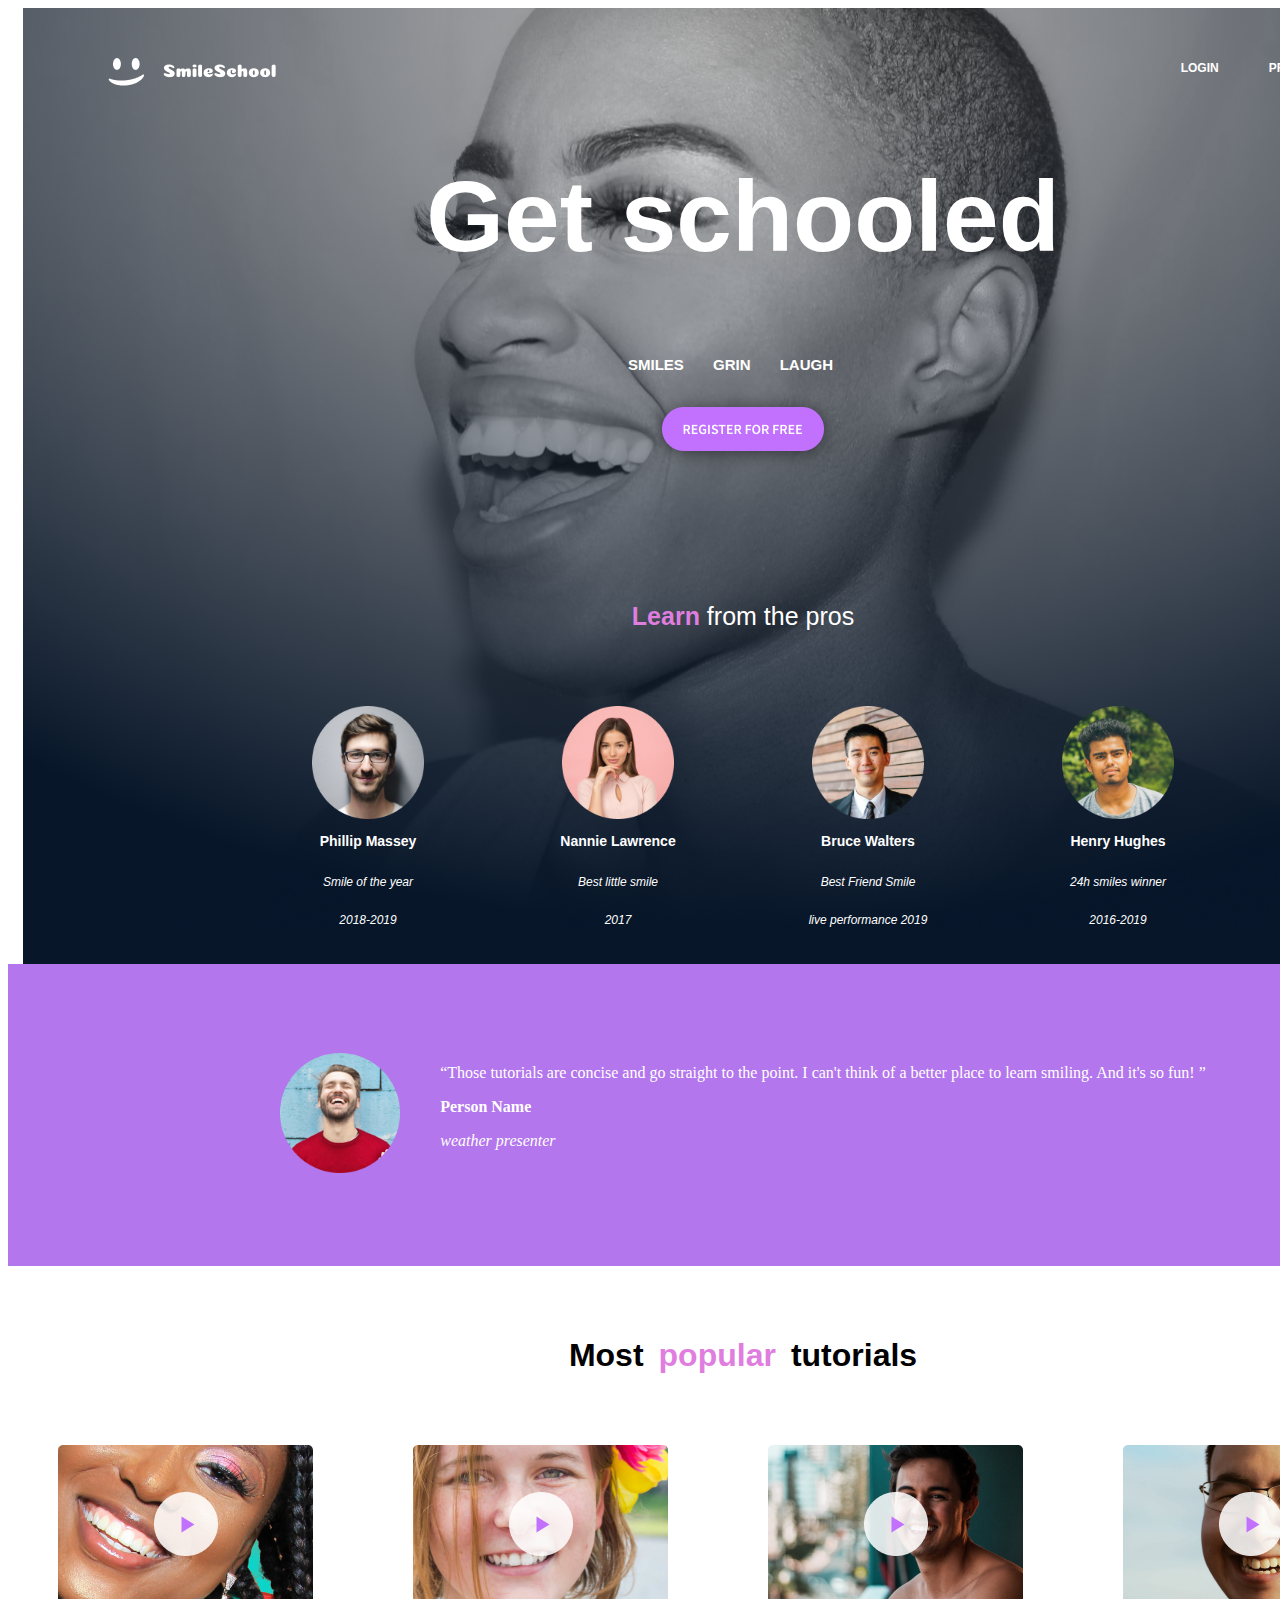
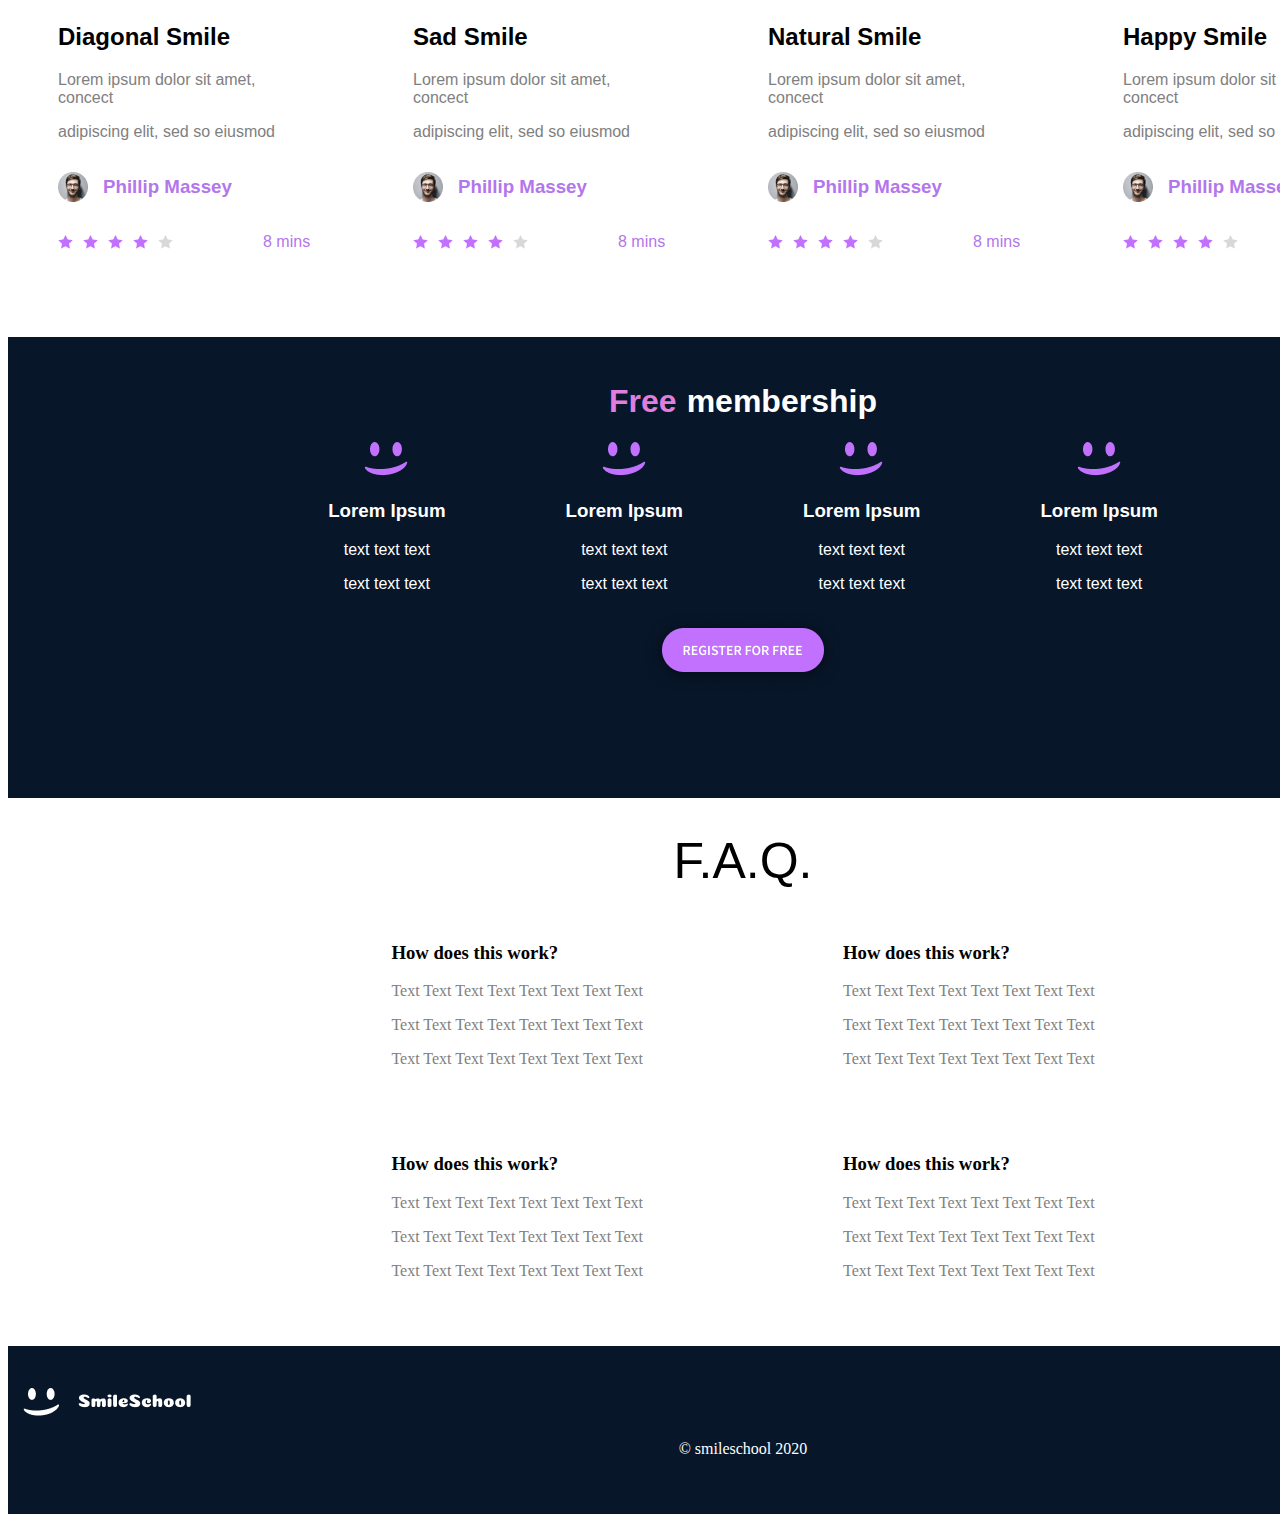
==== index.html @ 65c56a2a "Add files via upload" ====
<!DOCTYPE html>
<html>

<!-- TOP HEAD -->
<head>
  <!-- tages, title, css go here -->
  <title>CSS Advanced</title>
  <link rel="stylesheet" href="styles.css">
</head>

              <!-- BODY -->
<body class="wrapper">
              
  <div class="background-image"> <!--THIS IS THE BACKGROUND IMAGE-->

              <!-- HEADER -->
  <header class="header">
    <a>
      <img src="images/logo.png" class="logo">
    </a> 

    <ul class="nav-list">
      <li><a href="#courses" class="nav-txt">COURSES</a></li>
      <li><a href="#pricing" class="nav-txt">PRICING</a></li>
      <li><a href="#login" class="nav-txt">LOGIN</a></li>
    </ul>
  </header>

              <!--MAIN-->
  <main>
              <!-- BANNER -->
    <section class="banner">
              <!--BLOCK 1-->
      <div class="block1">
        <h1>Get schooled</h1>
        <p class="smiles-grin-laugh">
          <span class="smiles">SMILES</span>
          <span class="grin">GRIN</span>
          <span class="laugh">LAUGH</span>
        </p>
            <button class="register-button">
              <img src="images/banner-button.png">
            </button>
      </div>

    <div class="learn-from-the-pros">
      <p><span class="purple-bold-text">Learn</span> from the pros</p>
    </div>


      <!--THE PROS-->

      <div class="block2">
              <!--BLOCK 2-->
        <div class="pro">
          <img src="images/pros-1.png" class="pro-formatting">
          <h3>Phillip Massey</h3>
          <p class="italic">Smile of the year </p>
          <p class="italic">2018-2019</p>
        </div>

        <div class="pro">
          <img src="images/pros-2.png" class="pro-formatting">
          <h3>Nannie Lawrence</h3>
          <p class="italic">Best little smile</p>
          <p class="italic">2017</p>
        </div>

        <div class="pro">
          <img src="images/pros-3.png" class="pro-formatting">
          <h3>Bruce Walters</h3>
          <p class="italic">Best Friend Smile</p>
          <p class="italic">live performance 2019</p>
        </div>

        <div class="pro">
          <img src="images/pros-4.png" class="pro-formatting">         
            <h3>Henry Hughes</h3>
            <p class="italic">24h smiles winner</p>
            <p class="italic">2016-2019</p>
        </div>
      </div>

      </div> <!--end background image div-->

    </section>



              <!--QUOTE SECTION-->
    <section class="quote-section">
        <div class="quote-block">
            <div>
              <img src="images/red-shirt-smile.png" class="red-shirt">
            </div>
          <div class="red-shirt-text">
              <q class="white">Those tutorials are concise and go straight to the point. I can't think of a better
                place to learn smiling. And it's so fun!
              </q>
              <p class="white bold">Person Name</p>
              <p class="italic white">weather presenter</p>
          </div>
        </div>
      </section>


            <!--TUTORIAL SECTION-->
    <section class="tutorial-section">
    <h1 class="arial row-centering"> Most <span class="purple-bold-text padded"> popular </span> tutorials </h1>

    <div class="tutorial-row">

      <div class="tutorial-block">
        <div class="overlapped">        
          <img src="images/diagonal-smile.png">
          <img src="images/play-button.png" class="play">
        </div>
        <h2>Diagonal Smile</h2>
        <div class="grey">        
          <p>Lorem ipsum dolor sit amet, concect</p>
          <p >adipiscing elit, sed so eiusmod</p>
        </div>
          <div class="phil">
            <img src="images/phillip-massey.png" alt="author-img">
            <h3>Phillip Massey</h3>
          </div>
          <div class="star-rating">
            <img src="images/Star-1.png" alt="star">
            <img src="images/Star-1.png" alt="star">
            <img src="images/Star-1.png" alt="star">
            <img src="images/Star-1.png" alt="star">
            <img src="images/Star-2.png" alt="star">
            <p class="minutes">8 mins</p>
          </div>
      </div>

      <div class="tutorial-block">
        <div class="overlapped">        
          <img src="images/sad-smile.png">
          <img src="images/play-button.png" class="play">
        </div>
        <h2>Sad Smile</h2>
        <div class="grey">        
          <p>Lorem ipsum dolor sit amet, concect</p>
          <p >adipiscing elit, sed so eiusmod</p>
        </div>
          <div class="phil">
            <img src="images/phillip-massey.png" alt="author-img">
            <h3>Phillip Massey</h3>
          </div>
          <div class="star-rating">
            <img src="images/Star-1.png" alt="star">
            <img src="images/Star-1.png" alt="star">
            <img src="images/Star-1.png" alt="star">
            <img src="images/Star-1.png" alt="star">
            <img src="images/Star-2.png" alt="star">
            <p class="minutes">8 mins</p>
          </div>
      </div>

      <div class="tutorial-block">
        <div class="overlapped">        
          <img src="images/natural-smile.png">
          <img src="images/play-button.png" class="play">
        </div>
        <h2>Natural Smile</h2>
        <div class="grey">        
          <p>Lorem ipsum dolor sit amet, concect</p>
          <p >adipiscing elit, sed so eiusmod</p>
        </div>
          <div class="phil">
            <img src="images/phillip-massey.png" alt="author-img">
            <h3>Phillip Massey</h3>
          </div>
          <div class="star-rating">
            <img src="images/Star-1.png" alt="star">
            <img src="images/Star-1.png" alt="star">
            <img src="images/Star-1.png" alt="star">
            <img src="images/Star-1.png" alt="star">
            <img src="images/Star-2.png" alt="star">
            <p class="minutes">8 mins</p>
          </div>
      </div>

      <div class="tutorial-block">
        <div class="overlapped">        
          <img src="images/happy-smile.png">
          <img src="images/play-button.png" class="play">
        </div>
        <h2>Happy Smile</h2>
        <div class="grey">        
          <p>Lorem ipsum dolor sit amet, concect</p>
          <p >adipiscing elit, sed so eiusmod</p>
        </div>
          <div class="phil">
            <img src="images/phillip-massey.png" alt="author-img">
            <h3>Phillip Massey</h3>
          </div>
          <div class="star-rating">
            <img src="images/Star-1.png" alt="star">
            <img src="images/Star-1.png" alt="star">
            <img src="images/Star-1.png" alt="star">
            <img src="images/Star-1.png" alt="star">
            <img src="images/Star-2.png" alt="star">
            <p class="minutes">8 mins</p>
          </div>
      </div>

  </div> <!--END TUTORIAL BLOCKS DIV-->

  </section>


              <!--MEMBERSHIP SECTION-->
  <section class="membership-section">
    <h1><span class="purple-bold-text">Free </span>membership</h1>
    
    <div class="membership-block">

      <div class="membership-item">
        <img src="images/purple-smile.png" alt="member-img">
        <h3>Lorem Ipsum</h3>
        <p>text text text</p>
        <p>text text text</p>
      </div>

      <div class="membership-item">
        <img src="images/purple-smile.png" alt="member-img">
        <h3>Lorem Ipsum</h3>
        <p>text text text</p>
        <p>text text text</p>
      </div>

      <div class="membership-item">
        <img src="images/purple-smile.png" alt="member-img">
        <h3>Lorem Ipsum</h3>
        <p>text text text</p>
        <p>text text text</p>
      </div>

      <div>
        <img src="images/purple-smile.png" alt="member-img">
        <h3>Lorem Ipsum</h3>
        <p>text text text</p>
        <p>text text text</p>
        
      </div>

    </div>

    <button class="register-button">
      <img src="images/banner-button.png">
    </button>

  </section>

              <!--FAQ SECTION-->
  <section class="FAQ-section">
    <h1>F.A.Q.</h1>
    <div class="FAQ-block">
      <div class="FAQ-item">
        <h3>How does this work?</h3>
        <p class="grey">Text Text Text Text Text Text Text Text</p>
        <p class="grey">Text Text Text Text Text Text Text Text</p>
        <p class="grey">Text Text Text Text Text Text Text Text</p>
      </div>

      <div class="FAQ-item">
        <h3>How does this work?</h3>
        <p class="grey">Text Text Text Text Text Text Text Text</p>
        <p class="grey">Text Text Text Text Text Text Text Text</p>
        <p class="grey">Text Text Text Text Text Text Text Text</p>
      </div>
    </div>

    <div class="FAQ-block">
      <div class="FAQ-item">
        <h3>How does this work?</h3>
        <p class="grey">Text Text Text Text Text Text Text Text</p>
        <p class="grey">Text Text Text Text Text Text Text Text</p>
        <p class="grey">Text Text Text Text Text Text Text Text</p>
      </div>

      <div class="FAQ-item">
        <h3>How does this work?</h3>
        <p class="grey">Text Text Text Text Text Text Text Text</p>
        <p class="grey">Text Text Text Text Text Text Text Text</p>
        <p class="grey">Text Text Text Text Text Text Text Text</p>
      </div>
    </div>
  </section>

              <!--FOOTER SECTION-->
  <footer class="footer">
    <div class="footer-blocks">
      <img src="images/logo.png">
      <div class="social-block">

        <a href="facebook">
          <img src="images/Facebook.png">
        </a>

        <a href="twitter">
          <img src="images/Twitter.png">
        </a>

        <a href="instagram">
          <img src="images/Instagram.png">
        </a>

      </div>
    </div>

    <p>&copy; smileschool 2020</p>

  </footer>

  </main>

</body>

</html>
---- styles.css ----
/*BODY*/
.wrapper {
  block-size: fit-content;
  width: fit-content;
  overflow: auto;
}

                    /*TEXT SPECIFIC FORMATTING*/
.arial {
  font-family: arial;
}
.bold {
  font-weight: bold;
}
.white {
  color: white;
}
.grey {
  color: grey;
}
.italic {
  font-style: italic;
}
.padded {
  padding-left: 15px;
  padding-right: 15px;
}
.purple-bold-text{
  font-family: arial;
  font-weight: bold;
  color: rgb(223, 126, 223);
}
                    /*CENTERING ON PAGE*/
.row-centering {
  display: flex;
  flex-direction: row;
  justify-content: center;
  align-items: center;
}
.column-centering {
  display: flex;
  flex-direction: row;
  justify-content: center;
  align-items: center;
}

                    /* START HEADER & FIRST SECTION */
.background-image {
  background-image: url("images/background.png");
  background-repeat: no-repeat;
  background-position: center;
  background-size: auto;
}

header {
  padding-top: 50px;
  padding-left: 100px;
}
.logo {
  display: inline;
}
header ul {
  display: inline;
  overflow: hidden;
}
header li {
  float: right;
  list-style-type: none;
}
header a {
  display: inline;
}
header li a {
  padding-right: 50px;
}
.nav-txt {
  font-family: Arial;
  font-weight: bold;
  font-size: 12px;
  color: white;
  text-decoration: none;
}

                    /* BLOCK 1 */
.block1 {
  display: flex;
  flex-direction: column;
  justify-content: center;
  align-items: center;

  color: white;
  font-size: 35px;
  font-family: sans-serif;
  font-weight: bold;
}
.block1 h1{
  font-size: 100px;
}
.smiles-grin-laugh {
  font-size: 15px;
}
.smiles {
  padding-right: 25px;
}
.grin {
  padding-right: 25px;
}
.laugh {
  padding-right: 25px;
}

                    /* BLOCK 2 */
.block2 {
  display: flex;
  flex-direction: row;
  padding-left: 100px;
  padding-bottom: 25px;
  justify-content: center;
  align-items: center;
}

.register-button {
  background-color: transparent;
  border: none;
  margin-bottom: 100px;
  cursor: pointer;
}

.learn-from-the-pros{
  font-size: 25px;
  font-family: arial;
  color: white;

  display: flex;
  flex-direction: column;
  justify-content: center;
  align-items: center;
  padding-bottom: 50px;
}
.pro {
  padding-right: 100px;
  color: white;
  font-family: sans-serif;
  font-size: 12px;

  display: flex;
  flex-direction: column;
  justify-content: center;
  align-items: center;
}
.pro-formatting {
  max-width: 75%
}


                    /* START QUOTES SECTION */
.quote-block {
  padding-left: 150px;
  padding-right: 150px;
  display: flex;
  flex-direction: row;
  justify-content: center;
  align-items: center;
}
.quote-section {
  background-color: rgb(179, 118, 236);
}

.red-shirt {
  max-width: 75%;
}
.red-shirt-text {
  padding-top: 100px;
  padding-bottom: 100px;
}

                    /* TUTORIALS SECTION */
.tutorial-section h1{
  padding-top: 50px;
  padding-bottom: 50px;
}

.tutorial-row {
  padding-left: 50px;
  display: flex;
  flex-direction: row;
  justify-content: center;
  align-items: center;
}
.tutorial-block {
  padding-right: 100px;
  font-family: arial;
  top: 30px;
  z-index: 1;
}

.overlapped {
  position: relative;
  width: 100%;
  max-width: 400px;
}
.overlapped .play {
  position: absolute;
  top: 50%;
  left: 50%;
  transform: translate(-50%, -50%);
}

.tutorial-block h2 {
  font-weight: bold;
}
.tutorial-block h3 {
  color: rgb(179, 118, 236);
}

.tutorial-block .minutes {
  color: rgb(179, 118, 236);
}
.phil {
  display: flex;
  flex-direction: row;
  align-items: center;
}
.phil img {
  padding-right: 15px;
}
.star-rating {
  display: flex;
  flex-direction: row;
  justify-content: left;
  align-items:  center;
}
.star-rating img {
  padding-right: 10px;
}
.star-rating p {
  padding-left: 80px;
}

                    /* MEMBERSHIP START*/
.membership-section {
  background-color: #071629;
  margin-top: 70px;
  color: #fff;
  font-family: arial;

  display: flex;
  flex-direction: column;
  justify-content: center;
  align-items: center;
}
.membership-section h1 {
  padding-top: 25px;
  font-family: arial;
  display: flex;
  flex-direction: row;
  justify-content: center;
}
.membership-section span {
  padding-right: 10px;
}

.membership-block {
  display: flex;
  flex-direction: row;
  justify-content: center;
  align-items: center;
  text-align: center;
}
.membership-item {
  padding-right: 120px;
}


                    /*  FAQ START */
.FAQ-section h1 {
  font-family: arial;
  font-weight: lighter;
  font-size: 50px;
  display: flex;
  justify-content: center;
}
.FAQ-block {
  display: flex;
  flex-direction: row;
  justify-content: center;
  align-items: center;
  text-align: left;
}
.FAQ-item {
  padding-right: 100px;
  padding-left: 100px;
  padding-bottom: 50px;
  align-items: left;;
}

/* FOOTER START*/

footer {
  background-color: #071629;
  padding: 40px 0;
  color: #fff;
}
.footer-blocks {
  display: flex;
  justify-content: space-between;
  align-items: center;
  width: auto;
  max-width: 1440px;
  margin: 0 auto;
}
.footer-rows {
  max-width: 150px;
  height: auto;
}
.social-block {
  display: flex;
  gap: 20px;
}
.social-block img {
  width: 30px;
  height: auto;
}
.footer p {
  display: flex;
  flex-direction: column;
  align-items: center;
  width: auto;
  margin-top: 20px;
}
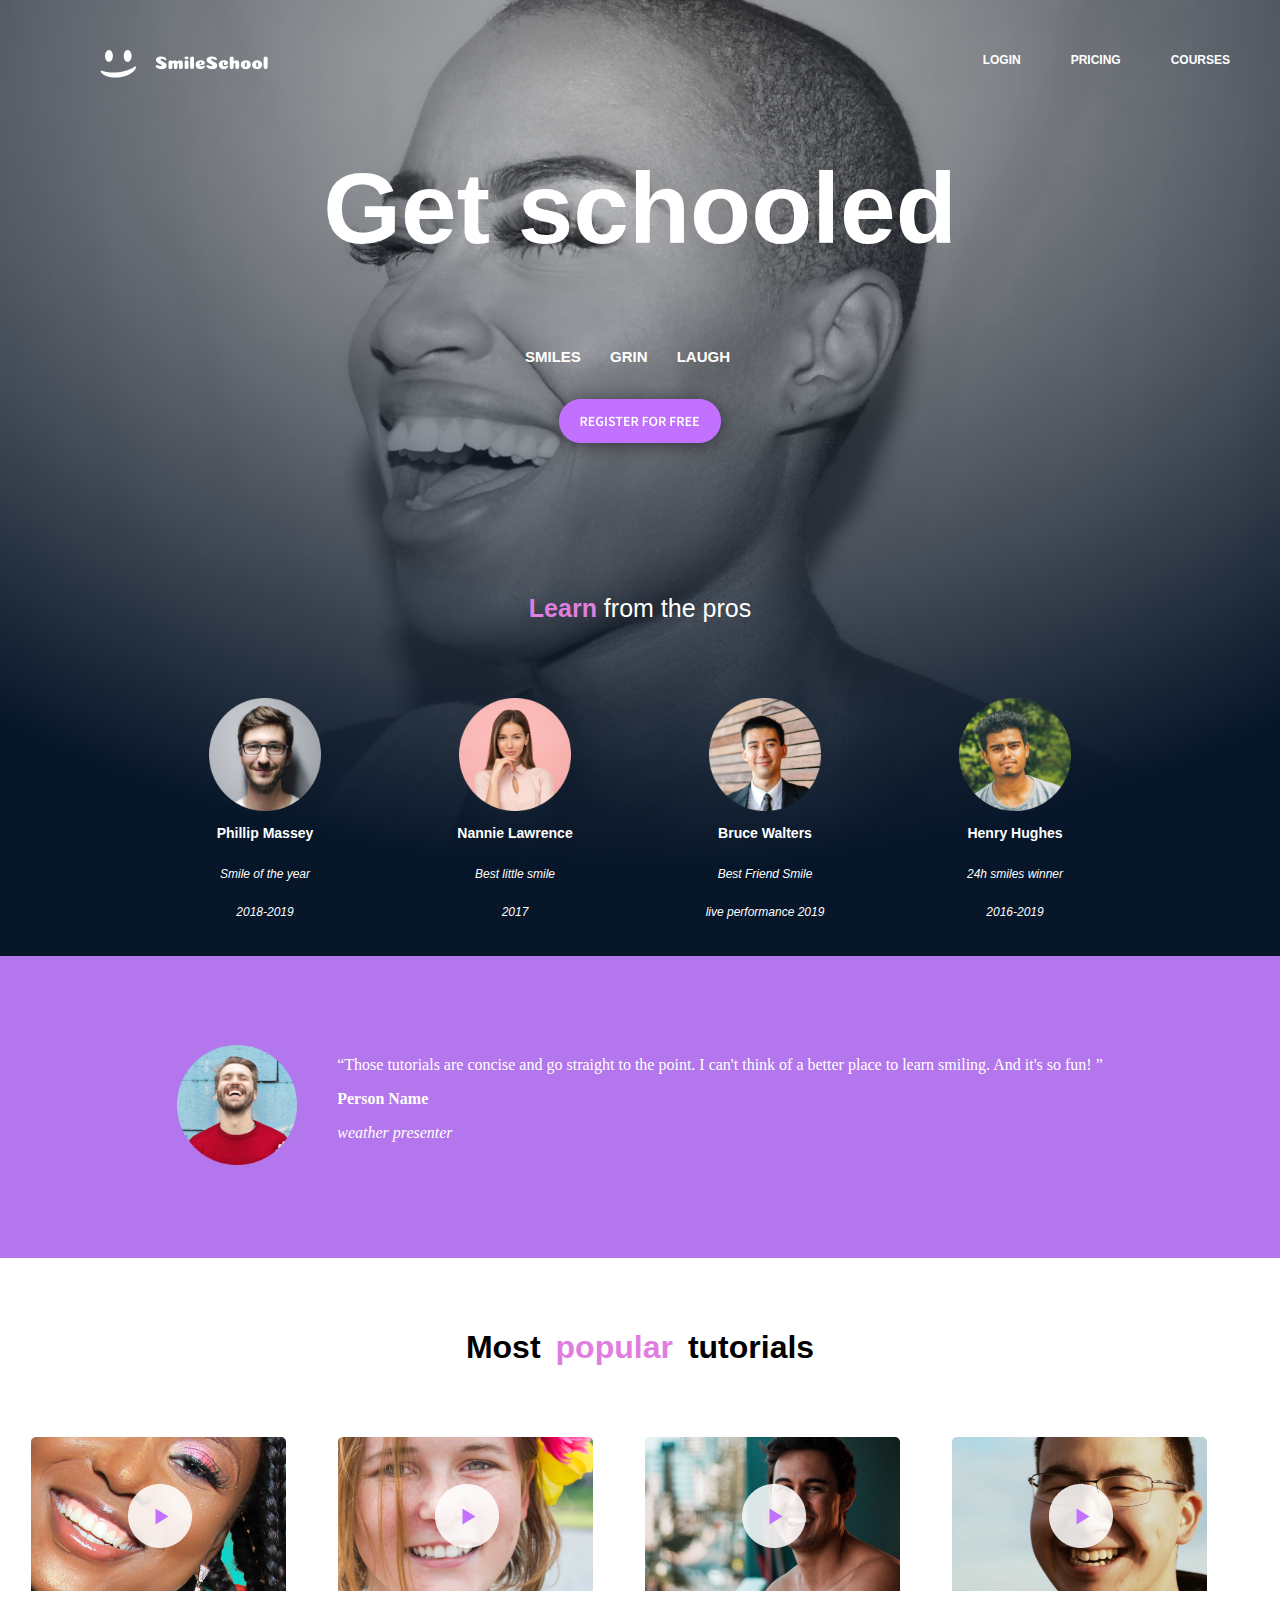
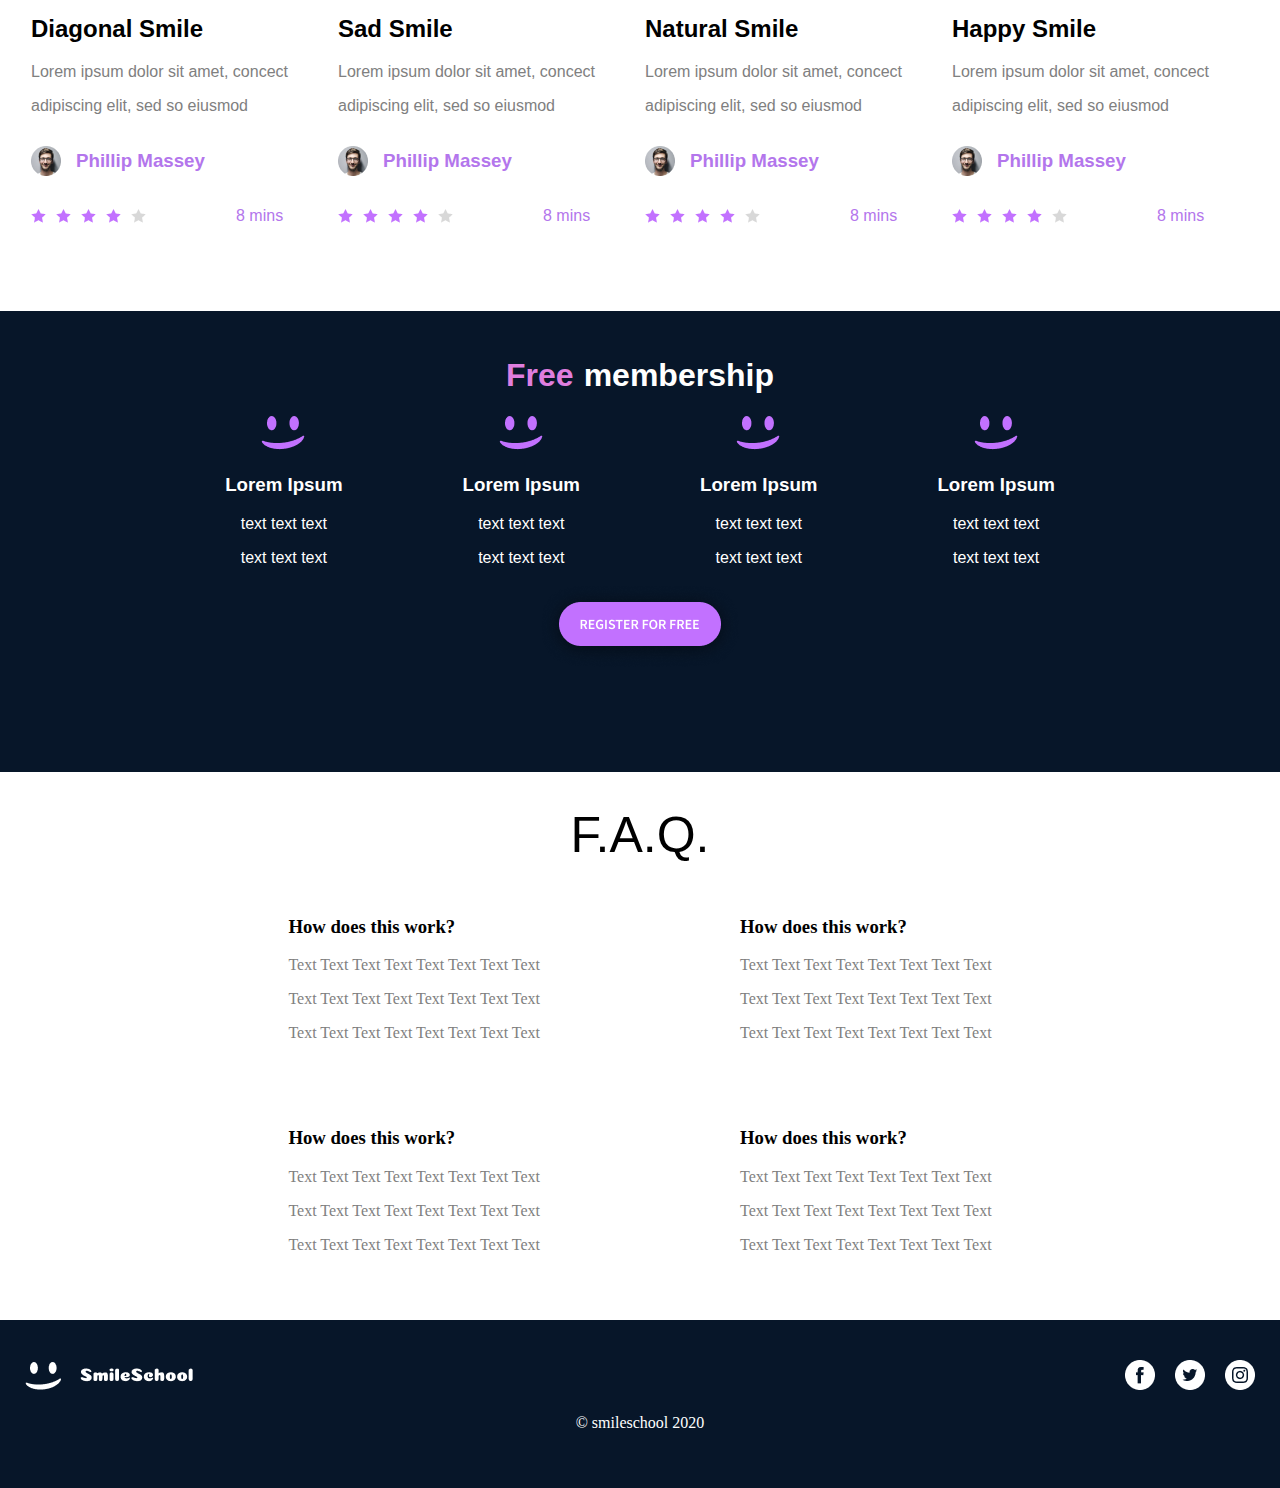
==== commit 62963c69: "overhaul, added two more pages" ====
--- a/index.html
+++ b/index.html
@@ -4,7 +4,7 @@
 <!-- TOP HEAD -->
 <head>
   <!-- tages, title, css go here -->
-  <title>CSS Advanced</title>
+  <title>Smile School Webpage</title>
   <link rel="stylesheet" href="styles.css">
 </head>
 
@@ -20,9 +20,9 @@
     </a> 
 
     <ul class="nav-list">
-      <li><a href="#courses" class="nav-txt">COURSES</a></li>
-      <li><a href="#pricing" class="nav-txt">PRICING</a></li>
-      <li><a href="#login" class="nav-txt">LOGIN</a></li>
+      <li><a href="courses.html" class="nav-txt">COURSES</a></li>
+      <li><a href="pricing.html" class="nav-txt">PRICING</a></li>
+      <li><a href="index.html" class="nav-txt">LOGIN</a></li>
     </ul>
   </header>
 
@@ -86,7 +86,6 @@
     </section>
 
 
-
               <!--QUOTE SECTION-->
     <section class="quote-section">
         <div class="quote-block">
@@ -319,4 +318,4 @@
 
 </body>
 
-</html>+</html>
--- a/styles.css
+++ b/styles.css
@@ -1,8 +1,9 @@
                     /*BODY*/
 .wrapper {
-  block-size: fit-content;
-  width: fit-content;
-  overflow: auto;
+  width: 100%;
+  max-width: 100%;
+  margin: 0 auto;
+  padding: 0 0px; /* Adjust padding as needed */
 }
 
                     /*TEXT SPECIFIC FORMATTING*/
@@ -47,9 +48,9 @@
                     /* START HEADER & FIRST SECTION */
 .background-image {
   background-image: url("images/background.png");
+  background-size: cover;
   background-repeat: no-repeat;
   background-position: center;
-  background-size: auto;
 }
 
 header {
@@ -181,14 +182,14 @@
 }
 
 .tutorial-row {
-  padding-left: 50px;
+  padding-left: 10px;
   display: flex;
   flex-direction: row;
   justify-content: center;
   align-items: center;
 }
 .tutorial-block {
-  padding-right: 100px;
+  padding-right: 50px;
   font-family: arial;
   top: 30px;
   z-index: 1;
@@ -308,6 +309,7 @@
   width: auto;
   max-width: 1440px;
   margin: 0 auto;
+  padding: 0px 25px;
 }
 .footer-rows {
   max-width: 150px;
@@ -327,4 +329,60 @@
   align-items: center;
   width: auto;
   margin-top: 20px;
+}
+
+/* START HEADER & FIRST SECTION */
+.bg-img-home {
+  background-image: url("images/background.png");
+  background-repeat: no-repeat;
+  background-position: center;
+  background-size: cover;
+}
+.bg-img-pricing {
+  background-image: url("images/pic_2.jpg");
+  background-repeat: no-repeat;
+  background-position: center;
+  background-size: cover;
+}
+.bg-img-courses {
+  background-image: url("images/pic_3.jpg");
+  background-repeat: no-repeat;
+  background-position: center;
+  background-size: cover;
+}
+
+.bg-purple {
+  background-color: #C271FF;
+}
+.bg-light-purple {
+  background-color: #d49dff;
+}
+.bg-blue {
+  background-color: #071629;
+}
+.img-background {
+    position: relative;
+    width: 100%;
+}
+.img-overlay {
+  position: absolute;
+  top: 50%;
+  left: 50%;
+  transform: translate(-50%, -50%);
+  width: 30%;
+}
+
+.txt-purple{
+  color: #C271FF;
+  padding-right: 0.3rem;
+  font-weight: bold;
+}
+
+.navbar a {
+  color: white;
+}
+
+th, td {
+  width: 200px;
+  text-align: center;
 }